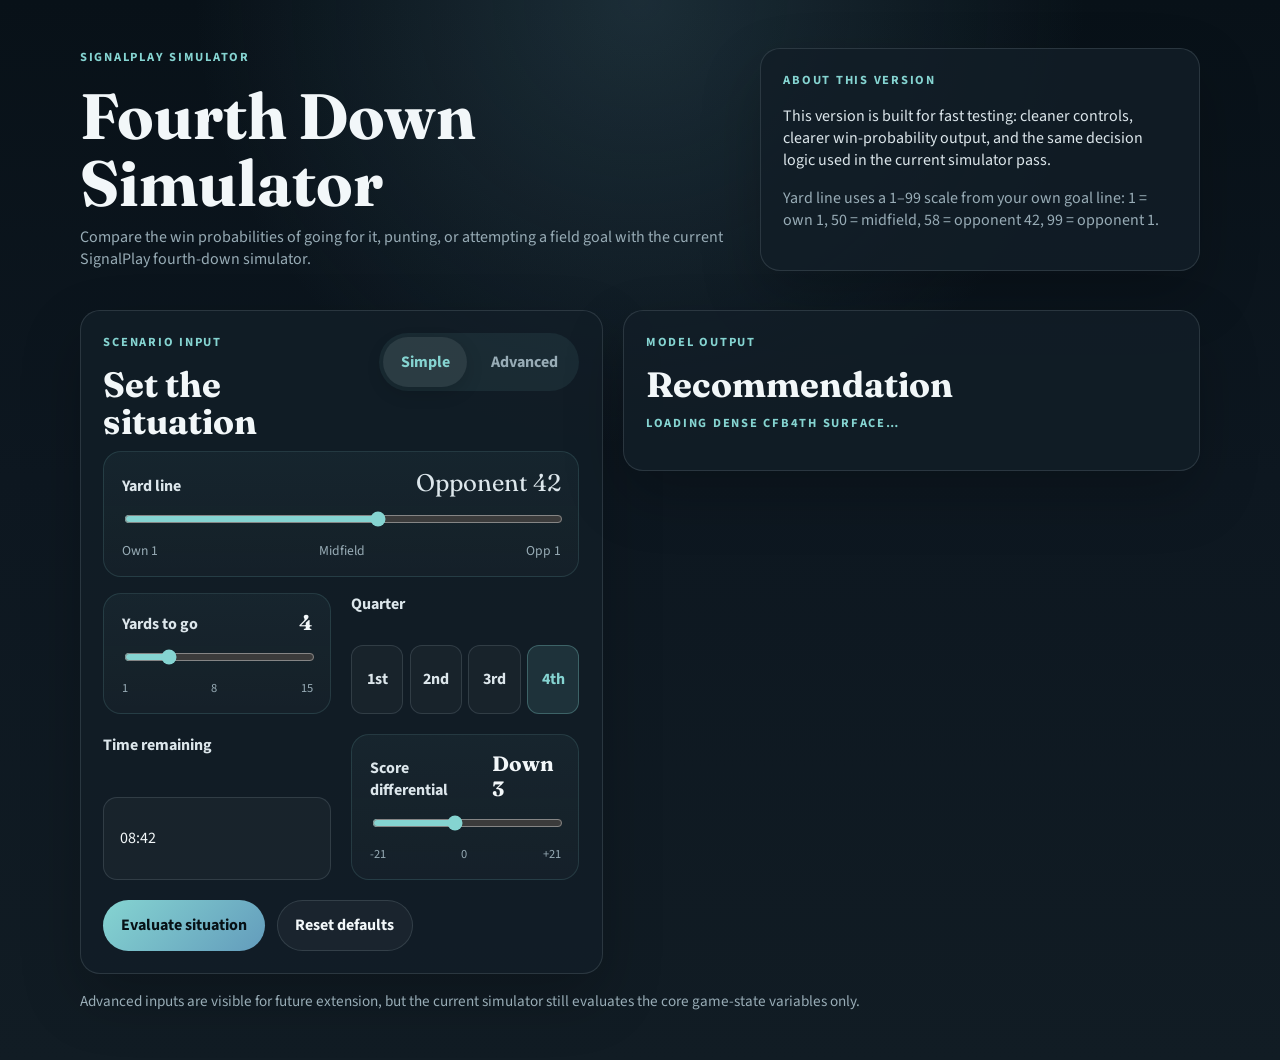
==== public/fourth-down-simulator/index.html @ 6d84e4da "Embed current fourth down simulator build" ====
<!DOCTYPE html>
<html lang="en">
<head>
  <meta charset="UTF-8">
  <meta name="viewport" content="width=device-width, initial-scale=1.0">
  <title>Fourth Down Simulator | SignalPlay</title>
  <meta name="description" content="Fourth down decision simulator for SignalPlay.">
  <link rel="icon" type="image/svg+xml" href="./favicon.svg">
  <link rel="stylesheet" href="./style.css">
</head>
<body>
  <main>
    <section class="page-hero">
      <div class="shell page-grid">
        <div class="page-hero__content">
          <p class="eyebrow">SignalPlay simulator</p>
          <h1>Fourth Down Simulator</h1>
          <p class="page-intro">
            Compare the win probabilities of going for it, punting, or attempting a field goal with the current SignalPlay fourth-down simulator.
          </p>
        </div>
        <aside class="panel">
          <p class="panel__label eyebrow">About this version</p>
          <p>
            This version is built for fast testing: cleaner controls, clearer win-probability output, and the same decision logic used in the current simulator pass.
          </p>
          <p class="muted">
            Yard line uses a 1–99 scale from your own goal line: 1 = own 1, 50 = midfield, 58 = opponent 42, 99 = opponent 1.
          </p>
        </aside>
      </div>
    </section>

    <section class="section">
      <div class="shell tool-layout tool-layout--simulator">
        <section class="form-panel simulator-panel">
          <div class="simulator-panel__header">
            <div>
              <p class="eyebrow">Scenario input</p>
              <h2>Set the situation</h2>
            </div>
            <div class="view-toggle" role="tablist" aria-label="Input detail level">
              <button type="button" class="view-toggle__button is-active" data-mode-button="simple" aria-pressed="true">Simple</button>
              <button type="button" class="view-toggle__button" data-mode-button="advanced" aria-pressed="false">Advanced</button>
            </div>
          </div>
          <form id="fourth-down-form">
            <div class="field field--full field--slider">
              <div class="field__topline">
                <label for="yardLine">Yard line</label>
                <div class="yardline-display yardline-display--single"><span id="yardLineDisplay">Opponent 42</span></div>
              </div>
              <input id="yardLine" name="yardLine" type="range" min="1" max="99" value="58" step="1">
              <div class="slider-scale" aria-hidden="true"><span>Own 1</span><span>Midfield</span><span>Opp 1</span></div>
            </div>
            <div class="form-grid form-grid--simulator">
              <div class="field field--slider compact-slider-field">
                <div class="field__topline"><label for="yardsToGo">Yards to go</label><strong class="slider-value" id="yardsToGoValue">4</strong></div>
                <input id="yardsToGo" name="yardsToGo" type="range" min="1" max="15" value="4" step="1">
                <div class="slider-scale slider-scale--compact" aria-hidden="true"><span>1</span><span>8</span><span>15</span></div>
              </div>
              <div class="field field--segmented">
                <label>Quarter</label>
                <div class="segmented-control" role="radiogroup" aria-label="Quarter">
                  <input type="radio" name="quarter" id="quarter1" value="1"><label for="quarter1">1st</label>
                  <input type="radio" name="quarter" id="quarter2" value="2"><label for="quarter2">2nd</label>
                  <input type="radio" name="quarter" id="quarter3" value="3"><label for="quarter3">3rd</label>
                  <input type="radio" name="quarter" id="quarter4" value="4" checked><label for="quarter4">4th</label>
                </div>
              </div>
              <div class="field">
                <label for="timeRemaining">Time remaining</label>
                <input id="timeRemaining" name="timeRemaining" type="text" value="08:42" pattern="[0-9]{1,2}:[0-9]{2}">
              </div>
              <div class="field field--slider compact-slider-field">
                <div class="field__topline"><label for="scoreDifferential">Score differential</label><strong class="slider-value" id="scoreDifferentialValue">Down 3</strong></div>
                <input id="scoreDifferential" name="scoreDifferential" type="range" min="-21" max="21" value="-3" step="1">
                <div class="slider-scale slider-scale--compact" aria-hidden="true"><span>-21</span><span>0</span><span>+21</span></div>
              </div>
            </div>
            <section id="advancedInputs" class="advanced-panel" hidden>
              <div class="advanced-panel__header">
                <div><p class="eyebrow">Advanced inputs</p><h3>Optional context</h3></div>
                <p class="muted">These inputs are visible for scenario setup now and can be wired into later model expansion.</p>
              </div>
              <div class="form-grid form-grid--simulator">
                <div class="field"><label for="offenseTimeouts">Offense timeouts</label><select id="offenseTimeouts" name="offenseTimeouts"><option value="3" selected>3</option><option value="2">2</option><option value="1">1</option><option value="0">0</option></select></div>
                <div class="field"><label for="defenseTimeouts">Defense timeouts</label><select id="defenseTimeouts" name="defenseTimeouts"><option value="3" selected>3</option><option value="2">2</option><option value="1">1</option><option value="0">0</option></select></div>
                <div class="field"><label for="pregameSpread">Pregame spread</label><input id="pregameSpread" name="pregameSpread" type="number" min="-30" max="30" step="0.5" value="-3"></div>
                <div class="field"><label for="overUnder">Over / under</label><input id="overUnder" name="overUnder" type="number" min="20" max="90" step="0.5" value="52"></div>
                <div class="field field--full"><label for="receivesSecondHalfKickoff">Receives second-half kickoff?</label><select id="receivesSecondHalfKickoff" name="receivesSecondHalfKickoff"><option value="yes" selected>Yes</option><option value="no">No</option></select></div>
              </div>
            </section>
            <div class="button-row simulator-actions">
              <button type="submit">Evaluate situation</button>
              <button type="button" class="button-secondary" id="resetScenario">Reset defaults</button>
            </div>
          </form>
        </section>
        <aside class="result-panel simulator-panel simulator-panel--results">
          <p class="eyebrow">Model output</p>
          <h2>Recommendation</h2>
          <div id="fourth-down-output"></div>
        </aside>
      </div>
      <div class="shell footer-note">Advanced inputs are visible for future extension, but the current simulator still evaluates the core game-state variables only.</div>
    </section>
  </main>
  <script src="./fourth-down-model.js"></script>
  <script src="./fourth-down-page.js"></script>
</body>
</html>
---- public/fourth-down-simulator/style.css ----
@import url("https://fonts.googleapis.com/css2?family=Fraunces:opsz,wght@9..144,500;9..144,700&family=Source+Sans+3:wght@400;500;600;700&display=swap");

:root {
  --bg: #081118;
  --surface: rgba(18,30,39,0.86);
  --surface-strong: #12202a;
  --text: #dce6eb;
  --text-soft: #98acb6;
  --line: rgba(194,215,224,0.14);
  --accent: #85d4d1;
  --accent-soft: rgba(133,212,209,0.12);
  color: var(--text);
  font-family: "Source Sans 3", sans-serif;
  background: radial-gradient(circle at top, rgba(77,118,134,0.28), transparent 36%), linear-gradient(180deg, #081118 0%, #0d1720 45%, #111c24 100%);
}
* { box-sizing: border-box; }
body { margin: 0; color: var(--text); background: transparent; }
a { color: inherit; }
main { padding-bottom: 3rem; }
.shell { width: min(1120px, calc(100% - 2rem)); margin: 0 auto; }
.page-hero { padding: 3rem 0 1.5rem; }
.page-grid, .tool-layout, .form-grid, .tool-summary, .mini-grid { display: grid; gap: 1.25rem; }
.page-grid { grid-template-columns: minmax(0, 1.2fr) minmax(280px, 0.8fr); align-items: start; }
.tool-layout { grid-template-columns: minmax(0, 0.95fr) minmax(0, 1.05fr); align-items: start; }
.form-grid { grid-template-columns: repeat(2, minmax(0,1fr)); }
.form-grid--simulator { margin-top: 1rem; }
.tool-summary, .mini-grid { grid-template-columns: repeat(3, minmax(0,1fr)); }
.eyebrow, .meta { font-size: 0.78rem; letter-spacing: 0.14em; text-transform: uppercase; color: var(--accent); font-weight: 700; }
.page-intro, .muted, .scenario-strip__summary, .implication-row__delta, .implication-stat span, .implication-row__wp-label { color: var(--text-soft); }
h1, h2, h3, strong { color: #f2f7f9; }
h1, h2, h3 { margin: 0 0 .6rem; font-family: "Fraunces", serif; line-height: 1.05; }
h1 { font-size: clamp(2.4rem, 6vw, 4rem); }
h2 { font-size: clamp(1.6rem, 3vw, 2.2rem); }
p { margin: 0 0 1rem; }
.panel, .form-panel, .result-panel, .card, .metric, .implication-panel__header, .advanced-panel, .scenario-strip, .implication-row { border: 1px solid var(--line); border-radius: 20px; background: var(--surface); box-shadow: 0 24px 60px rgba(0,0,0,0.22); }
.panel, .form-panel, .result-panel { padding: 1.4rem; }
.field { display: grid; gap: .55rem; }
.field--full { grid-column: 1 / -1; }
.field__topline { display:flex; justify-content:space-between; align-items:end; gap:1rem; }
label { font-weight: 700; }
input, select, button { font: inherit; }
input, select { width:100%; border-radius:14px; border:1px solid var(--line); padding:.85rem .95rem; background: rgba(255,255,255,.03); color: #f2f7f9; }
button { border: 0; border-radius: 999px; padding: .85rem 1.1rem; background: linear-gradient(135deg, #85d4d1, #639cbc); color:#071116; font-weight:700; cursor:pointer; }
.button-secondary { background: rgba(255,255,255,.04); color: #f2f7f9; border:1px solid var(--line); }
.button-row { display:flex; gap:.75rem; flex-wrap:wrap; }
.view-toggle { display:inline-flex; gap:.35rem; padding:.25rem; border-radius:999px; background: rgba(133,212,209,.08); }
.view-toggle__button { background: transparent; color: var(--text-soft); }
.view-toggle__button.is-active { background: rgba(255,255,255,.08); color: var(--accent); box-shadow: 0 6px 18px rgba(0,0,0,.14); }
.field--slider { gap:.75rem; padding:1rem 1.1rem; border-radius:18px; background: linear-gradient(180deg, rgba(133,212,209,.05), rgba(255,255,255,.02)); border:1px solid rgba(133,212,209,.14); }
.yardline-display--single span, .slider-value, .implication-panel__headline, .implication-panel__edge strong, .implication-row__wp, .implication-stat strong { font-family:"Fraunces", serif; }
.yardline-display--single span { font-size:1.5rem; }
.slider-value { font-size:1.3rem; }
input[type="range"] { padding:0; border:0; background:transparent; accent-color: var(--accent); }
.slider-scale { display:flex; justify-content:space-between; gap:1rem; font-size:.85rem; color:var(--text-soft); }
.slider-scale--compact { font-size:.78rem; }
.segmented-control { display:grid; grid-template-columns:repeat(4,minmax(0,1fr)); gap:.4rem; }
.segmented-control input { position:absolute; opacity:0; pointer-events:none; }
.segmented-control label { display:inline-flex; align-items:center; justify-content:center; min-height:48px; padding:.75rem .8rem; border-radius:12px; border:1px solid var(--line); background: rgba(255,255,255,.03); cursor:pointer; font-weight:700; }
.segmented-control input:checked + label { background: rgba(133,212,209,.12); border-color: rgba(133,212,209,.3); color: var(--accent); }
.simulator-actions { margin-top:1.25rem; }
.scenario-strip { padding:1.1rem 1.2rem; background: linear-gradient(135deg, rgba(133,212,209,.12), rgba(18,30,39,.95)); }
.implication-panel { display:grid; gap:.9rem; margin-bottom:1rem; }
.implication-panel__header { display:flex; justify-content:space-between; align-items:end; gap:1rem; padding:1rem 1.1rem; }
.implication-panel__headline { font-size:1.55rem; display:block; }
.implication-panel__edge { text-align:right; }
.implication-panel__edge strong { font-size:1.8rem; display:block; }
.implication-row { padding:1rem 1.1rem; position:relative; }
.implication-row--best { padding-top:3rem; border-color: rgba(133,212,209,.3); background: linear-gradient(180deg, rgba(133,212,209,.09), rgba(18,30,39,.92)); box-shadow:0 14px 30px rgba(133,212,209,.08); }
.decision-badge { position:absolute; top:.9rem; right:1rem; display:inline-flex; align-items:center; padding:.3rem .65rem; border-radius:999px; background: rgba(133,212,209,.14); color: var(--accent); font-size:.78rem; font-weight:700; letter-spacing:.04em; text-transform:uppercase; }
.implication-row__titleline { display:flex; justify-content:space-between; align-items:start; gap:1rem; margin-bottom:.9rem; }
.implication-row__wp { display:block; font-size:2rem; line-height:1; }
.implication-row__details { display:grid; grid-template-columns:repeat(3,minmax(0,1fr)); gap:.75rem; }
.implication-stat { padding:.85rem .9rem; border-radius:14px; background: rgba(133,212,209,.05); }
.implication-stat--neutral { background: rgba(133,212,209,.05); }
.implication-stat--positive { background: rgba(43,122,91,.18); border:1px solid rgba(103,214,169,.16); }
.implication-stat--negative { background: rgba(184,101,44,.18); border:1px solid rgba(233,161,102,.14); }
.advanced-panel { margin-top:1.2rem; padding:1.2rem; background: rgba(255,255,255,.03); }
.advanced-panel__header, .simulator-panel__header { display:flex; justify-content:space-between; align-items:start; gap:1rem; }
.explanation-panel { padding-top:.5rem; }
.footer-note { margin-top: 1rem; color: var(--text-soft); font-size: .95rem; }
@media (max-width: 900px) { .page-grid,.tool-layout,.form-grid,.tool-summary,.mini-grid,.implication-row__details { grid-template-columns:1fr; } .advanced-panel__header,.simulator-panel__header,.field__topline,.implication-panel__header,.implication-row__titleline { flex-direction:column; align-items:stretch; } .implication-panel__edge, .yardline-display { text-align:left; } }
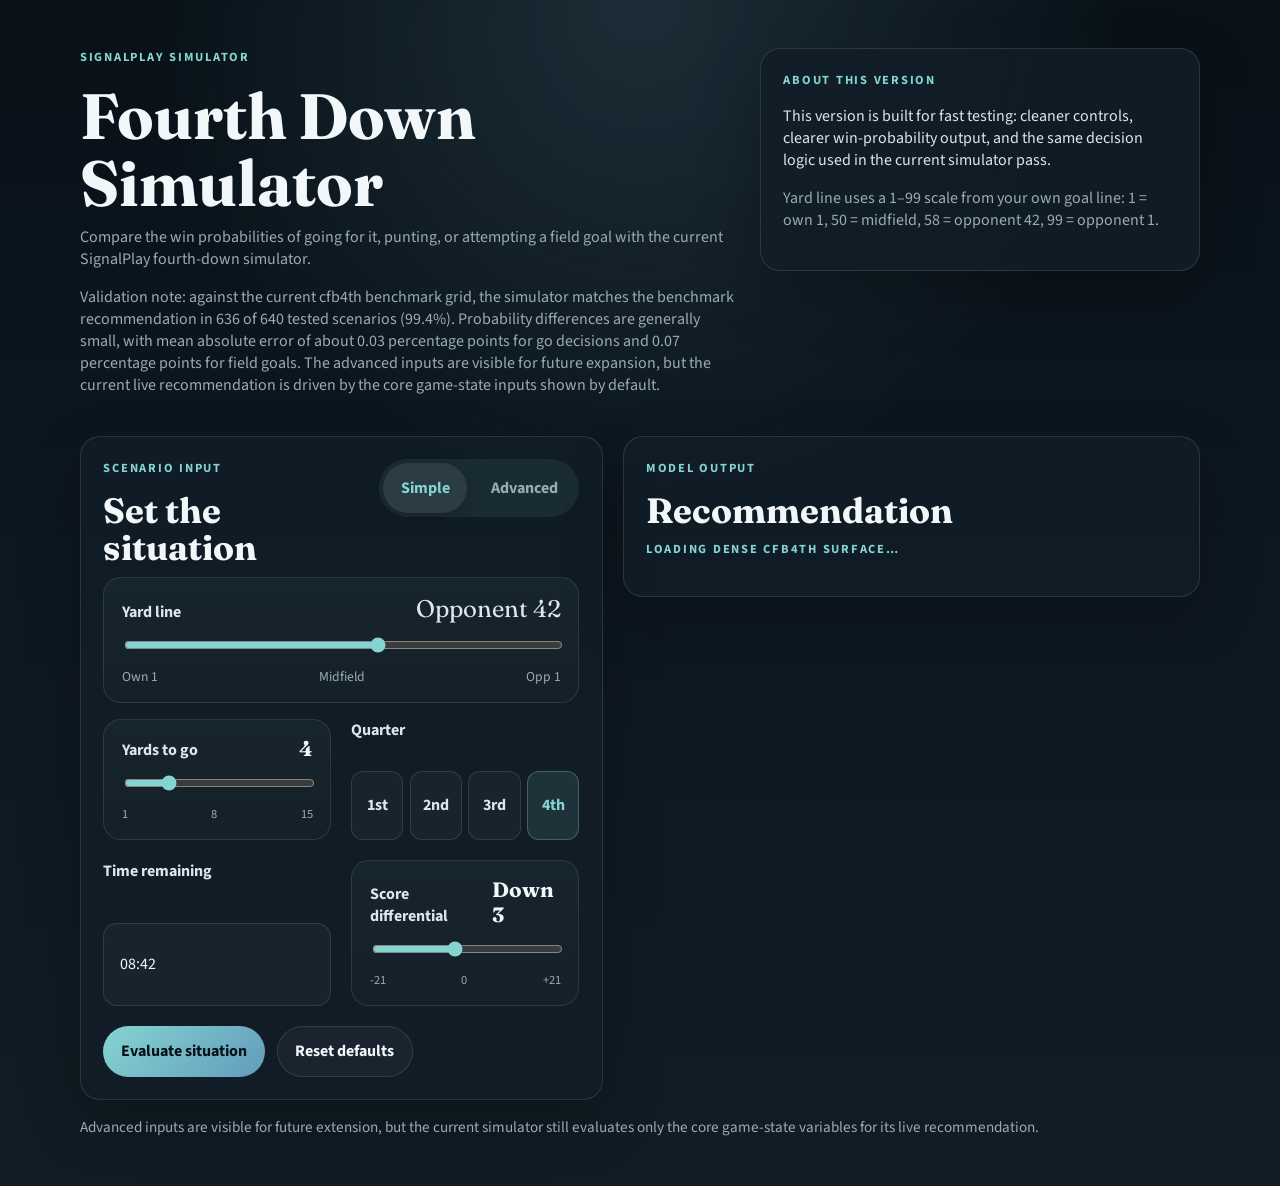
==== commit f70c3e55: "Update fourth-down simulator validation copy" ====
--- a/public/fourth-down-simulator/index.html
+++ b/public/fourth-down-simulator/index.html
@@ -17,6 +17,9 @@
           <h1>Fourth Down Simulator</h1>
           <p class="page-intro">
             Compare the win probabilities of going for it, punting, or attempting a field goal with the current SignalPlay fourth-down simulator.
+          </p>
+          <p class="muted">
+            Validation note: against the current cfb4th benchmark grid, the simulator matches the benchmark recommendation in 636 of 640 tested scenarios (99.4%). Probability differences are generally small, with mean absolute error of about 0.03 percentage points for go decisions and 0.07 percentage points for field goals. The advanced inputs are visible for future expansion, but the current live recommendation is driven by the core game-state inputs shown by default.
           </p>
         </div>
         <aside class="panel">
@@ -81,7 +84,7 @@
             <section id="advancedInputs" class="advanced-panel" hidden>
               <div class="advanced-panel__header">
                 <div><p class="eyebrow">Advanced inputs</p><h3>Optional context</h3></div>
-                <p class="muted">These inputs are visible for scenario setup now and can be wired into later model expansion.</p>
+                <p class="muted">These inputs are visible for scenario setup now and can be wired into later model expansion. They do not yet change the recommendation.</p>
               </div>
               <div class="form-grid form-grid--simulator">
                 <div class="field"><label for="offenseTimeouts">Offense timeouts</label><select id="offenseTimeouts" name="offenseTimeouts"><option value="3" selected>3</option><option value="2">2</option><option value="1">1</option><option value="0">0</option></select></div>
@@ -103,7 +106,7 @@
           <div id="fourth-down-output"></div>
         </aside>
       </div>
-      <div class="shell footer-note">Advanced inputs are visible for future extension, but the current simulator still evaluates the core game-state variables only.</div>
+      <div class="shell footer-note">Advanced inputs are visible for future extension, but the current simulator still evaluates only the core game-state variables for its live recommendation.</div>
     </section>
   </main>
   <script src="./fourth-down-model.js"></script>
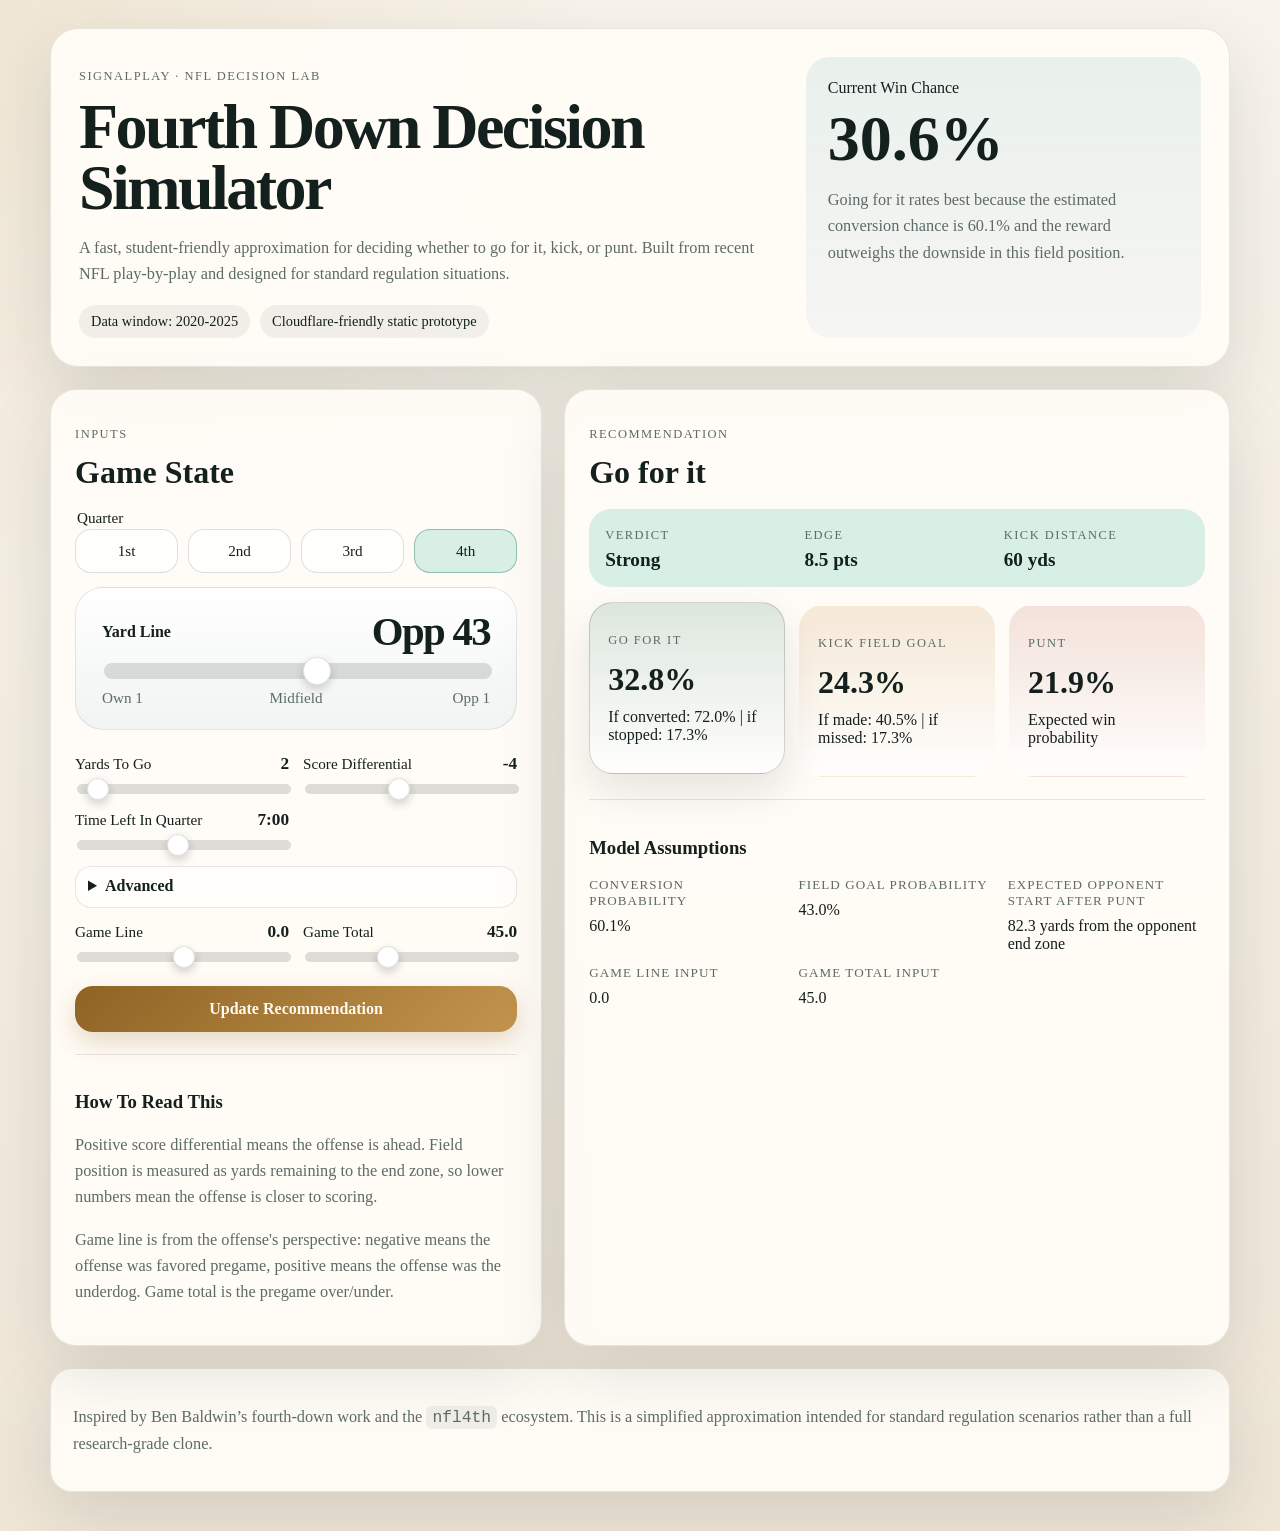
==== commit ebf3b88e: "Replace fourth down simulator with NFL model" ====
--- a/public/fourth-down-simulator/index.html
+++ b/public/fourth-down-simulator/index.html
@@ -1,115 +1,292 @@
-<!DOCTYPE html>
+<!doctype html>
 <html lang="en">
-<head>
-  <meta charset="UTF-8">
-  <meta name="viewport" content="width=device-width, initial-scale=1.0">
-  <title>Fourth Down Simulator | SignalPlay</title>
-  <meta name="description" content="Fourth down decision simulator for SignalPlay.">
-  <link rel="icon" type="image/svg+xml" href="./favicon.svg">
-  <link rel="stylesheet" href="./style.css">
-</head>
-<body>
-  <main>
-    <section class="page-hero">
-      <div class="shell page-grid">
-        <div class="page-hero__content">
-          <p class="eyebrow">SignalPlay simulator</p>
-          <h1>Fourth Down Simulator</h1>
-          <p class="page-intro">
-            Compare the win probabilities of going for it, punting, or attempting a field goal with the current SignalPlay fourth-down simulator.
+  <head>
+    <meta charset="utf-8" />
+    <meta name="viewport" content="width=device-width, initial-scale=1" />
+    <title>Fourth Down Decision Simulator | SignalPlay</title>
+    <link rel="stylesheet" href="./src/web/styles.css?v=20260501a" />
+  </head>
+  <body>
+    <main class="page-shell">
+      <section class="hero">
+        <div class="hero-copy">
+          <p class="eyebrow">SignalPlay · NFL Decision Lab</p>
+          <h1>Fourth Down Decision Simulator</h1>
+          <p class="hero-text">
+            A fast, student-friendly approximation for deciding whether to go for it,
+            kick, or punt. Built from recent NFL play-by-play and designed for
+            standard regulation situations.
           </p>
-          <p class="muted">
-            Validation note: against the current cfb4th benchmark grid, the simulator matches the benchmark recommendation in 636 of 640 tested scenarios (99.4%). Probability differences are generally small, with mean absolute error of about 0.03 percentage points for go decisions and 0.07 percentage points for field goals. The advanced inputs are visible for future expansion, but the current live recommendation is driven by the core game-state inputs shown by default.
-          </p>
+          <div class="hero-notes">
+            <span>Data window: 2020-2025</span>
+            <span>Cloudflare-friendly static prototype</span>
+          </div>
         </div>
-        <aside class="panel">
-          <p class="panel__label eyebrow">About this version</p>
-          <p>
-            This version is built for fast testing: cleaner controls, clearer win-probability output, and the same decision logic used in the current simulator pass.
-          </p>
-          <p class="muted">
-            Yard line uses a 1–99 scale from your own goal line: 1 = own 1, 50 = midfield, 58 = opponent 42, 99 = opponent 1.
+        <aside class="hero-side">
+          <div class="hero-stat">
+            <span class="hero-stat-label">Current Win Chance</span>
+            <strong id="current-wp">--</strong>
+          </div>
+          <p class="hero-side-text" id="headline-explainer">
+            Loading baseline model artifacts...
           </p>
         </aside>
-      </div>
-    </section>
-
-    <section class="section">
-      <div class="shell tool-layout tool-layout--simulator">
-        <section class="form-panel simulator-panel">
-          <div class="simulator-panel__header">
+      </section>
+
+      <section class="layout-grid">
+        <section class="panel form-panel">
+          <div class="panel-header">
+            <p class="panel-kicker">Inputs</p>
+            <h2>Game State</h2>
+          </div>
+
+          <form id="simulator-form" class="sim-form">
+            <fieldset class="quarter-group">
+              <legend>Quarter</legend>
+              <label class="radio-chip">
+                <input type="radio" name="quarter" value="1" />
+                <span>1st</span>
+              </label>
+              <label class="radio-chip">
+                <input type="radio" name="quarter" value="2" />
+                <span>2nd</span>
+              </label>
+              <label class="radio-chip">
+                <input type="radio" name="quarter" value="3" />
+                <span>3rd</span>
+              </label>
+              <label class="radio-chip">
+                <input type="radio" name="quarter" value="4" checked />
+                <span>4th</span>
+              </label>
+            </fieldset>
+
+            <label class="slider-field field-position-field">
+              <div class="slider-meta">
+                <span>Yard Line</span>
+                <strong data-output-for="yardline100">Opp 43</strong>
+              </div>
+              <input
+                class="is-reversed"
+                type="range"
+                name="yardline100"
+                min="1"
+                max="95"
+                value="43"
+              />
+              <div class="slider-landmarks">
+                <span>Own 1</span>
+                <span>Midfield</span>
+                <span>Opp 1</span>
+              </div>
+            </label>
+
+            <label class="slider-field">
+              <div class="slider-meta">
+                <span>Yards To Go</span>
+                <strong data-output-for="ydstogo">2</strong>
+              </div>
+              <input type="range" name="ydstogo" min="1" max="20" value="2" />
+            </label>
+
+            <label class="slider-field">
+              <div class="slider-meta">
+                <span>Score Differential</span>
+                <strong data-output-for="scoreDiff">-4</strong>
+              </div>
+              <input
+                type="range"
+                name="scoreDiff"
+                min="-30"
+                max="30"
+                value="-4"
+              />
+            </label>
+
+            <label class="slider-field">
+              <div class="slider-meta">
+                <span>Time Left In Quarter</span>
+                <strong data-output-for="quarterSeconds">7:00</strong>
+              </div>
+              <input
+                type="range"
+                name="quarterSeconds"
+                min="0"
+                max="900"
+                step="5"
+                value="420"
+              />
+            </label>
+
+            <details class="advanced-controls">
+              <summary>Advanced</summary>
+              <div class="timeout-grid">
+                <fieldset class="timeout-group">
+                  <legend>Offense Timeouts</legend>
+                  <label class="radio-chip">
+                    <input type="radio" name="offenseTimeouts" value="0" />
+                    <span>0</span>
+                  </label>
+                  <label class="radio-chip">
+                    <input type="radio" name="offenseTimeouts" value="1" />
+                    <span>1</span>
+                  </label>
+                  <label class="radio-chip">
+                    <input type="radio" name="offenseTimeouts" value="2" />
+                    <span>2</span>
+                  </label>
+                  <label class="radio-chip">
+                    <input type="radio" name="offenseTimeouts" value="3" checked />
+                    <span>3</span>
+                  </label>
+                </fieldset>
+
+                <fieldset class="timeout-group">
+                  <legend>Defense Timeouts</legend>
+                  <label class="radio-chip">
+                    <input type="radio" name="defenseTimeouts" value="0" />
+                    <span>0</span>
+                  </label>
+                  <label class="radio-chip">
+                    <input type="radio" name="defenseTimeouts" value="1" />
+                    <span>1</span>
+                  </label>
+                  <label class="radio-chip">
+                    <input type="radio" name="defenseTimeouts" value="2" />
+                    <span>2</span>
+                  </label>
+                  <label class="radio-chip">
+                    <input type="radio" name="defenseTimeouts" value="3" checked />
+                    <span>3</span>
+                  </label>
+                </fieldset>
+              </div>
+            </details>
+
+            <label class="slider-field">
+              <div class="slider-meta">
+                <span>Game Line</span>
+                <strong data-output-for="posteamSpread">0.0</strong>
+              </div>
+              <input
+                type="range"
+                name="posteamSpread"
+                min="-21"
+                max="21"
+                step="0.5"
+                value="0"
+              />
+            </label>
+
+            <label class="slider-field">
+              <div class="slider-meta">
+                <span>Game Total</span>
+                <strong data-output-for="totalLine">45.0</strong>
+              </div>
+              <input
+                type="range"
+                name="totalLine"
+                min="30"
+                max="70"
+                step="0.5"
+                value="45"
+              />
+            </label>
+
+            <button type="submit" class="primary-button">Update Recommendation</button>
+          </form>
+
+          <div class="field-guide">
+            <h3>How To Read This</h3>
+            <p>
+              Positive score differential means the offense is ahead. Field position is
+              measured as yards remaining to the end zone, so lower numbers mean the
+              offense is closer to scoring.
+            </p>
+            <p>
+              Game line is from the offense's perspective: negative means the offense was
+              favored pregame, positive means the offense was the underdog. Game total is
+              the pregame over/under.
+            </p>
+          </div>
+        </section>
+
+        <section class="panel results-panel">
+          <div class="panel-header">
+            <p class="panel-kicker">Recommendation</p>
+            <h2 id="recommendation-title">Choose an option</h2>
+          </div>
+
+          <div class="summary-band" id="summary-band">
             <div>
-              <p class="eyebrow">Scenario input</p>
-              <h2>Set the situation</h2>
+              <span class="summary-label">Verdict</span>
+              <strong id="confidence-label">--</strong>
             </div>
-            <div class="view-toggle" role="tablist" aria-label="Input detail level">
-              <button type="button" class="view-toggle__button is-active" data-mode-button="simple" aria-pressed="true">Simple</button>
-              <button type="button" class="view-toggle__button" data-mode-button="advanced" aria-pressed="false">Advanced</button>
+            <div>
+              <span class="summary-label">Edge</span>
+              <strong id="edge-label">--</strong>
             </div>
-          </div>
-          <form id="fourth-down-form">
-            <div class="field field--full field--slider">
-              <div class="field__topline">
-                <label for="yardLine">Yard line</label>
-                <div class="yardline-display yardline-display--single"><span id="yardLineDisplay">Opponent 42</span></div>
-              </div>
-              <input id="yardLine" name="yardLine" type="range" min="1" max="99" value="58" step="1">
-              <div class="slider-scale" aria-hidden="true"><span>Own 1</span><span>Midfield</span><span>Opp 1</span></div>
+            <div>
+              <span class="summary-label">Kick Distance</span>
+              <strong id="kick-distance">--</strong>
             </div>
-            <div class="form-grid form-grid--simulator">
-              <div class="field field--slider compact-slider-field">
-                <div class="field__topline"><label for="yardsToGo">Yards to go</label><strong class="slider-value" id="yardsToGoValue">4</strong></div>
-                <input id="yardsToGo" name="yardsToGo" type="range" min="1" max="15" value="4" step="1">
-                <div class="slider-scale slider-scale--compact" aria-hidden="true"><span>1</span><span>8</span><span>15</span></div>
-              </div>
-              <div class="field field--segmented">
-                <label>Quarter</label>
-                <div class="segmented-control" role="radiogroup" aria-label="Quarter">
-                  <input type="radio" name="quarter" id="quarter1" value="1"><label for="quarter1">1st</label>
-                  <input type="radio" name="quarter" id="quarter2" value="2"><label for="quarter2">2nd</label>
-                  <input type="radio" name="quarter" id="quarter3" value="3"><label for="quarter3">3rd</label>
-                  <input type="radio" name="quarter" id="quarter4" value="4" checked><label for="quarter4">4th</label>
-                </div>
-              </div>
-              <div class="field">
-                <label for="timeRemaining">Time remaining</label>
-                <input id="timeRemaining" name="timeRemaining" type="text" value="08:42" pattern="[0-9]{1,2}:[0-9]{2}">
-              </div>
-              <div class="field field--slider compact-slider-field">
-                <div class="field__topline"><label for="scoreDifferential">Score differential</label><strong class="slider-value" id="scoreDifferentialValue">Down 3</strong></div>
-                <input id="scoreDifferential" name="scoreDifferential" type="range" min="-21" max="21" value="-3" step="1">
-                <div class="slider-scale slider-scale--compact" aria-hidden="true"><span>-21</span><span>0</span><span>+21</span></div>
-              </div>
-            </div>
-            <section id="advancedInputs" class="advanced-panel" hidden>
-              <div class="advanced-panel__header">
-                <div><p class="eyebrow">Advanced inputs</p><h3>Optional context</h3></div>
-                <p class="muted">These inputs are visible for scenario setup now and can be wired into later model expansion. They do not yet change the recommendation.</p>
-              </div>
-              <div class="form-grid form-grid--simulator">
-                <div class="field"><label for="offenseTimeouts">Offense timeouts</label><select id="offenseTimeouts" name="offenseTimeouts"><option value="3" selected>3</option><option value="2">2</option><option value="1">1</option><option value="0">0</option></select></div>
-                <div class="field"><label for="defenseTimeouts">Defense timeouts</label><select id="defenseTimeouts" name="defenseTimeouts"><option value="3" selected>3</option><option value="2">2</option><option value="1">1</option><option value="0">0</option></select></div>
-                <div class="field"><label for="pregameSpread">Pregame spread</label><input id="pregameSpread" name="pregameSpread" type="number" min="-30" max="30" step="0.5" value="-3"></div>
-                <div class="field"><label for="overUnder">Over / under</label><input id="overUnder" name="overUnder" type="number" min="20" max="90" step="0.5" value="52"></div>
-                <div class="field field--full"><label for="receivesSecondHalfKickoff">Receives second-half kickoff?</label><select id="receivesSecondHalfKickoff" name="receivesSecondHalfKickoff"><option value="yes" selected>Yes</option><option value="no">No</option></select></div>
-              </div>
-            </section>
-            <div class="button-row simulator-actions">
-              <button type="submit">Evaluate situation</button>
-              <button type="button" class="button-secondary" id="resetScenario">Reset defaults</button>
-            </div>
-          </form>
+          </div>
+
+          <div class="result-cards" id="result-cards">
+            <article class="result-card result-card-go">
+              <p class="result-label">Go For It</p>
+              <strong id="go-wp">--</strong>
+              <span id="go-note">Expected win probability</span>
+            </article>
+            <article class="result-card result-card-fg">
+              <p class="result-label">Kick Field Goal</p>
+              <strong id="fg-wp">--</strong>
+              <span id="fg-note">Expected win probability</span>
+            </article>
+            <article class="result-card result-card-punt">
+              <p class="result-label">Punt</p>
+              <strong id="punt-wp">--</strong>
+              <span id="punt-note">Expected win probability</span>
+            </article>
+          </div>
+
+          <div class="assumptions">
+            <h3>Model Assumptions</h3>
+            <dl>
+              <div>
+                <dt>Conversion Probability</dt>
+                <dd id="conversion-prob">--</dd>
+              </div>
+              <div>
+                <dt>Field Goal Probability</dt>
+                <dd id="fg-prob">--</dd>
+              </div>
+              <div>
+                <dt>Expected Opponent Start After Punt</dt>
+                <dd id="punt-start">--</dd>
+              </div>
+              <div>
+                <dt>Game Line Input</dt>
+                <dd id="posteam-spread">--</dd>
+              </div>
+              <div>
+                <dt>Game Total Input</dt>
+                <dd id="total-line">--</dd>
+              </div>
+            </dl>
+          </div>
         </section>
-        <aside class="result-panel simulator-panel simulator-panel--results">
-          <p class="eyebrow">Model output</p>
-          <h2>Recommendation</h2>
-          <div id="fourth-down-output"></div>
-        </aside>
-      </div>
-      <div class="shell footer-note">Advanced inputs are visible for future extension, but the current simulator still evaluates only the core game-state variables for its live recommendation.</div>
-    </section>
-  </main>
-  <script src="./fourth-down-model.js"></script>
-  <script src="./fourth-down-page.js"></script>
-</body>
+      </section>
+
+      <section class="footer-note">
+        <p>
+          Inspired by Ben Baldwin’s fourth-down work and the <code>nfl4th</code>
+          ecosystem. This is a simplified approximation intended for standard
+          regulation scenarios rather than a full research-grade clone.
+        </p>
+      </section>
+    </main>
+
+    <script type="module" src="./src/web/app.mjs?v=20260501f"></script>
+  </body>
 </html>
--- a/public/fourth-down-simulator/src/web/styles.css
+++ b/public/fourth-down-simulator/src/web/styles.css
@@ -0,0 +1,507 @@
+:root {
+  --paper: #f6f1e8;
+  --ink: #14201d;
+  --muted: #5d6b66;
+  --panel: rgba(255, 252, 247, 0.94);
+  --line: rgba(20, 32, 29, 0.1);
+  --shadow: 0 24px 70px rgba(20, 32, 29, 0.12);
+  --green: #2a7f62;
+  --green-soft: #d8efe5;
+  --amber: #bb7d22;
+  --amber-soft: #f5e4c3;
+  --brick: #af5036;
+  --brick-soft: #f2d7cf;
+}
+
+* {
+  box-sizing: border-box;
+}
+
+body {
+  margin: 0;
+  font-family: Georgia, "Times New Roman", serif;
+  color: var(--ink);
+  background:
+    radial-gradient(circle at top left, rgba(204, 167, 103, 0.18), transparent 30%),
+    linear-gradient(180deg, #f8f4ec 0%, #efe6d7 100%);
+  min-height: 100vh;
+}
+
+.page-shell {
+  width: min(1180px, calc(100vw - 32px));
+  margin: 0 auto;
+  padding: 28px 0 40px;
+}
+
+.hero,
+.panel,
+.footer-note {
+  background: var(--panel);
+  border: 1px solid var(--line);
+  box-shadow: var(--shadow);
+}
+
+.hero {
+  display: grid;
+  grid-template-columns: 1.6fr 0.9fr;
+  gap: 24px;
+  border-radius: 28px;
+  padding: 28px;
+  overflow: hidden;
+}
+
+.hero-copy h1 {
+  font-size: clamp(2.3rem, 5vw, 4.4rem);
+  line-height: 0.95;
+  margin: 0 0 14px;
+  letter-spacing: -0.04em;
+}
+
+.eyebrow,
+.panel-kicker,
+.summary-label,
+.result-label {
+  text-transform: uppercase;
+  letter-spacing: 0.12em;
+  font-size: 0.78rem;
+  color: var(--muted);
+}
+
+.hero-text,
+.hero-side-text,
+.field-guide p,
+.footer-note p {
+  font-size: 1.02rem;
+  line-height: 1.6;
+  color: var(--muted);
+}
+
+.hero-notes {
+  display: flex;
+  flex-wrap: wrap;
+  gap: 10px;
+  margin-top: 18px;
+}
+
+.hero-notes span {
+  display: inline-flex;
+  padding: 8px 12px;
+  border-radius: 999px;
+  background: rgba(20, 32, 29, 0.06);
+  font-size: 0.9rem;
+}
+
+.hero-side {
+  align-self: stretch;
+  border-radius: 24px;
+  padding: 22px;
+  background:
+    linear-gradient(180deg, rgba(42, 127, 98, 0.1), rgba(20, 32, 29, 0.04)),
+    rgba(255, 255, 255, 0.62);
+}
+
+.hero-stat strong {
+  display: block;
+  font-size: clamp(2.4rem, 6vw, 4rem);
+  line-height: 1;
+  margin-top: 10px;
+}
+
+.layout-grid {
+  display: grid;
+  grid-template-columns: 0.85fr 1.15fr;
+  gap: 22px;
+  margin-top: 22px;
+}
+
+.panel {
+  border-radius: 26px;
+  padding: 24px;
+}
+
+.panel-header h2 {
+  margin: 0;
+  font-size: 2rem;
+}
+
+.sim-form {
+  display: grid;
+  grid-template-columns: 1fr 1fr;
+  gap: 14px;
+  margin-top: 18px;
+}
+
+.quarter-group {
+  grid-column: 1 / -1;
+  display: grid;
+  grid-template-columns: repeat(4, minmax(0, 1fr));
+  gap: 10px;
+  margin: 0;
+  padding: 0;
+  border: 0;
+}
+
+.quarter-group legend {
+  width: 100%;
+  margin-bottom: 2px;
+  font-size: 0.95rem;
+}
+
+.radio-chip {
+  position: relative;
+}
+
+.radio-chip input {
+  position: absolute;
+  opacity: 0;
+  pointer-events: none;
+}
+
+.radio-chip span {
+  display: flex;
+  align-items: center;
+  justify-content: center;
+  width: 100%;
+  padding: 12px 14px;
+  border-radius: 16px;
+  border: 1px solid rgba(20, 32, 29, 0.14);
+  background: rgba(255, 255, 255, 0.9);
+  font: inherit;
+  cursor: pointer;
+}
+
+.radio-chip input:checked + span {
+  background: var(--green-soft);
+  border-color: rgba(42, 127, 98, 0.42);
+}
+
+.advanced-controls {
+  grid-column: 1 / -1;
+  border: 1px solid rgba(20, 32, 29, 0.1);
+  border-radius: 16px;
+  padding: 10px 12px 12px;
+  background: rgba(255, 255, 255, 0.62);
+}
+
+.advanced-controls summary {
+  cursor: pointer;
+  font-weight: 700;
+  color: var(--ink);
+}
+
+.timeout-grid {
+  display: grid;
+  grid-template-columns: 1fr 1fr;
+  gap: 12px;
+  margin-top: 12px;
+}
+
+.timeout-group {
+  display: grid;
+  grid-template-columns: repeat(4, minmax(0, 1fr));
+  gap: 8px;
+  margin: 0;
+  padding: 0;
+  border: 0;
+}
+
+.timeout-group legend {
+  grid-column: 1 / -1;
+  font-size: 0.85rem;
+  color: var(--muted);
+}
+
+.timeout-group .radio-chip span {
+  min-height: 38px;
+  padding: 8px;
+}
+
+.sim-form label {
+  display: flex;
+  flex-direction: column;
+  gap: 8px;
+  font-size: 0.95rem;
+}
+
+.slider-field {
+  gap: 10px;
+}
+
+.slider-field input[type="range"] {
+  height: 14px;
+  background: linear-gradient(
+    90deg,
+    #136779 0%,
+    #136779 var(--fill-percent, 50%),
+    rgba(20, 32, 29, 0.12) var(--fill-percent, 50%),
+    rgba(20, 32, 29, 0.12) 100%
+  );
+}
+
+.field-position-field {
+  grid-column: 1 / -1;
+  padding: 24px 26px 22px;
+  margin-bottom: 10px;
+  border-radius: 28px;
+  background: linear-gradient(180deg, rgba(255, 255, 255, 0.94), rgba(239, 243, 241, 0.9));
+  border: 1px solid rgba(20, 32, 29, 0.1);
+  box-shadow: inset 0 1px 0 rgba(255, 255, 255, 0.8);
+}
+
+.field-position-field .slider-meta {
+  align-items: center;
+}
+
+.field-position-field .slider-meta span {
+  font-size: 1rem;
+  font-weight: 700;
+}
+
+.field-position-field .slider-meta strong {
+  font-size: clamp(1.65rem, 3.2vw, 2.55rem);
+  line-height: 1;
+  letter-spacing: -0.04em;
+}
+
+.slider-landmarks {
+  display: grid;
+  grid-template-columns: repeat(3, 1fr);
+  gap: 12px;
+  color: var(--muted);
+  font-size: 0.95rem;
+}
+
+.slider-landmarks span:nth-child(2) {
+  text-align: center;
+}
+
+.slider-landmarks span:last-child {
+  text-align: right;
+}
+
+.slider-meta {
+  display: flex;
+  align-items: baseline;
+  justify-content: space-between;
+  gap: 12px;
+}
+
+.slider-meta strong {
+  font-size: 1.08rem;
+}
+
+.sim-form input,
+.sim-form select {
+  width: 100%;
+  padding: 12px 14px;
+  border-radius: 16px;
+  border: 1px solid rgba(20, 32, 29, 0.14);
+  background: rgba(255, 255, 255, 0.9);
+  font: inherit;
+  color: var(--ink);
+}
+
+.sim-form input[type="range"] {
+  padding: 0;
+  appearance: none;
+  height: 10px;
+  border: 0;
+  border-radius: 999px;
+  background: rgba(20, 32, 29, 0.14);
+}
+
+.sim-form input[type="range"]::-webkit-slider-thumb {
+  appearance: none;
+  width: 22px;
+  height: 22px;
+  border-radius: 50%;
+  background: #ffffff;
+  border: 1px solid rgba(20, 32, 29, 0.12);
+  box-shadow: 0 4px 10px rgba(20, 32, 29, 0.2);
+}
+
+.sim-form input[type="range"]::-moz-range-thumb {
+  width: 22px;
+  height: 22px;
+  border-radius: 50%;
+  background: #ffffff;
+  border: 1px solid rgba(20, 32, 29, 0.12);
+  box-shadow: 0 4px 10px rgba(20, 32, 29, 0.2);
+}
+
+.sim-form input[type="range"]::-moz-range-track {
+  height: 10px;
+  border-radius: 999px;
+  background: rgba(20, 32, 29, 0.14);
+}
+
+.field-position-field input[type="range"] {
+  height: 16px;
+}
+
+.field-position-field input[type="range"]::-webkit-slider-thumb {
+  width: 28px;
+  height: 28px;
+  background: #ffffff;
+  border: 1px solid rgba(20, 32, 29, 0.12);
+}
+
+.field-position-field input[type="range"]::-moz-range-thumb {
+  width: 28px;
+  height: 28px;
+  background: #ffffff;
+  border: 1px solid rgba(20, 32, 29, 0.12);
+}
+
+.sim-form input[type="range"].is-reversed {
+  direction: rtl;
+}
+
+.primary-button {
+  grid-column: 1 / -1;
+  margin-top: 8px;
+  padding: 14px 18px;
+  border-radius: 18px;
+  border: 0;
+  background: linear-gradient(135deg, #8f6324, #c2944e);
+  color: #fffaf0;
+  font: inherit;
+  font-weight: 700;
+  cursor: pointer;
+  box-shadow: 0 10px 24px rgba(143, 99, 36, 0.22);
+}
+
+.field-guide {
+  margin-top: 22px;
+  padding-top: 18px;
+  border-top: 1px solid var(--line);
+}
+
+.summary-band {
+  display: grid;
+  grid-template-columns: repeat(3, 1fr);
+  gap: 14px;
+  margin-top: 18px;
+  padding: 16px;
+  border-radius: 22px;
+  background: rgba(20, 32, 29, 0.05);
+}
+
+.summary-band strong {
+  display: block;
+  margin-top: 6px;
+  font-size: 1.2rem;
+}
+
+.summary-band[data-recommendation="go"] {
+  background: var(--green-soft);
+}
+
+.summary-band[data-recommendation="fieldGoal"] {
+  background: var(--amber-soft);
+}
+
+.summary-band[data-recommendation="punt"] {
+  background: var(--brick-soft);
+}
+
+.result-cards {
+  display: grid;
+  grid-template-columns: repeat(3, 1fr);
+  gap: 14px;
+  margin-top: 18px;
+}
+
+.result-card {
+  border-radius: 24px;
+  padding: 18px;
+  min-height: 172px;
+  border: 1px solid transparent;
+  background: rgba(255, 255, 255, 0.74);
+  transition: transform 180ms ease, border-color 180ms ease, box-shadow 180ms ease;
+}
+
+.result-card strong {
+  display: block;
+  font-size: 2rem;
+  margin: 10px 0;
+}
+
+.result-card-go {
+  background: linear-gradient(180deg, rgba(42, 127, 98, 0.16), rgba(255, 255, 255, 0.72));
+}
+
+.result-card-fg {
+  background: linear-gradient(180deg, rgba(187, 125, 34, 0.15), rgba(255, 255, 255, 0.72));
+}
+
+.result-card-punt {
+  background: linear-gradient(180deg, rgba(175, 80, 54, 0.15), rgba(255, 255, 255, 0.72));
+}
+
+.result-card-active {
+  transform: translateY(-3px);
+  border-color: rgba(20, 32, 29, 0.18);
+  box-shadow: 0 18px 40px rgba(20, 32, 29, 0.1);
+}
+
+.assumptions {
+  margin-top: 22px;
+  padding-top: 18px;
+  border-top: 1px solid var(--line);
+}
+
+.assumptions dl {
+  display: grid;
+  grid-template-columns: repeat(3, 1fr);
+  gap: 12px;
+  margin: 0;
+}
+
+.assumptions dt {
+  font-size: 0.82rem;
+  text-transform: uppercase;
+  letter-spacing: 0.08em;
+  color: var(--muted);
+}
+
+.assumptions dd {
+  margin: 8px 0 0;
+  font-size: 1rem;
+}
+
+.footer-note {
+  margin-top: 22px;
+  border-radius: 22px;
+  padding: 18px 22px;
+}
+
+code {
+  font-family: "SFMono-Regular", Consolas, monospace;
+  background: rgba(20, 32, 29, 0.06);
+  padding: 2px 6px;
+  border-radius: 6px;
+}
+
+@media (max-width: 920px) {
+  .hero,
+  .layout-grid,
+  .result-cards,
+  .assumptions dl,
+  .summary-band {
+    grid-template-columns: 1fr;
+  }
+
+  .sim-form {
+    grid-template-columns: 1fr;
+  }
+
+  .quarter-group {
+    display: grid;
+    grid-template-columns: repeat(2, 1fr);
+  }
+
+  .timeout-grid {
+    grid-template-columns: 1fr;
+  }
+}
